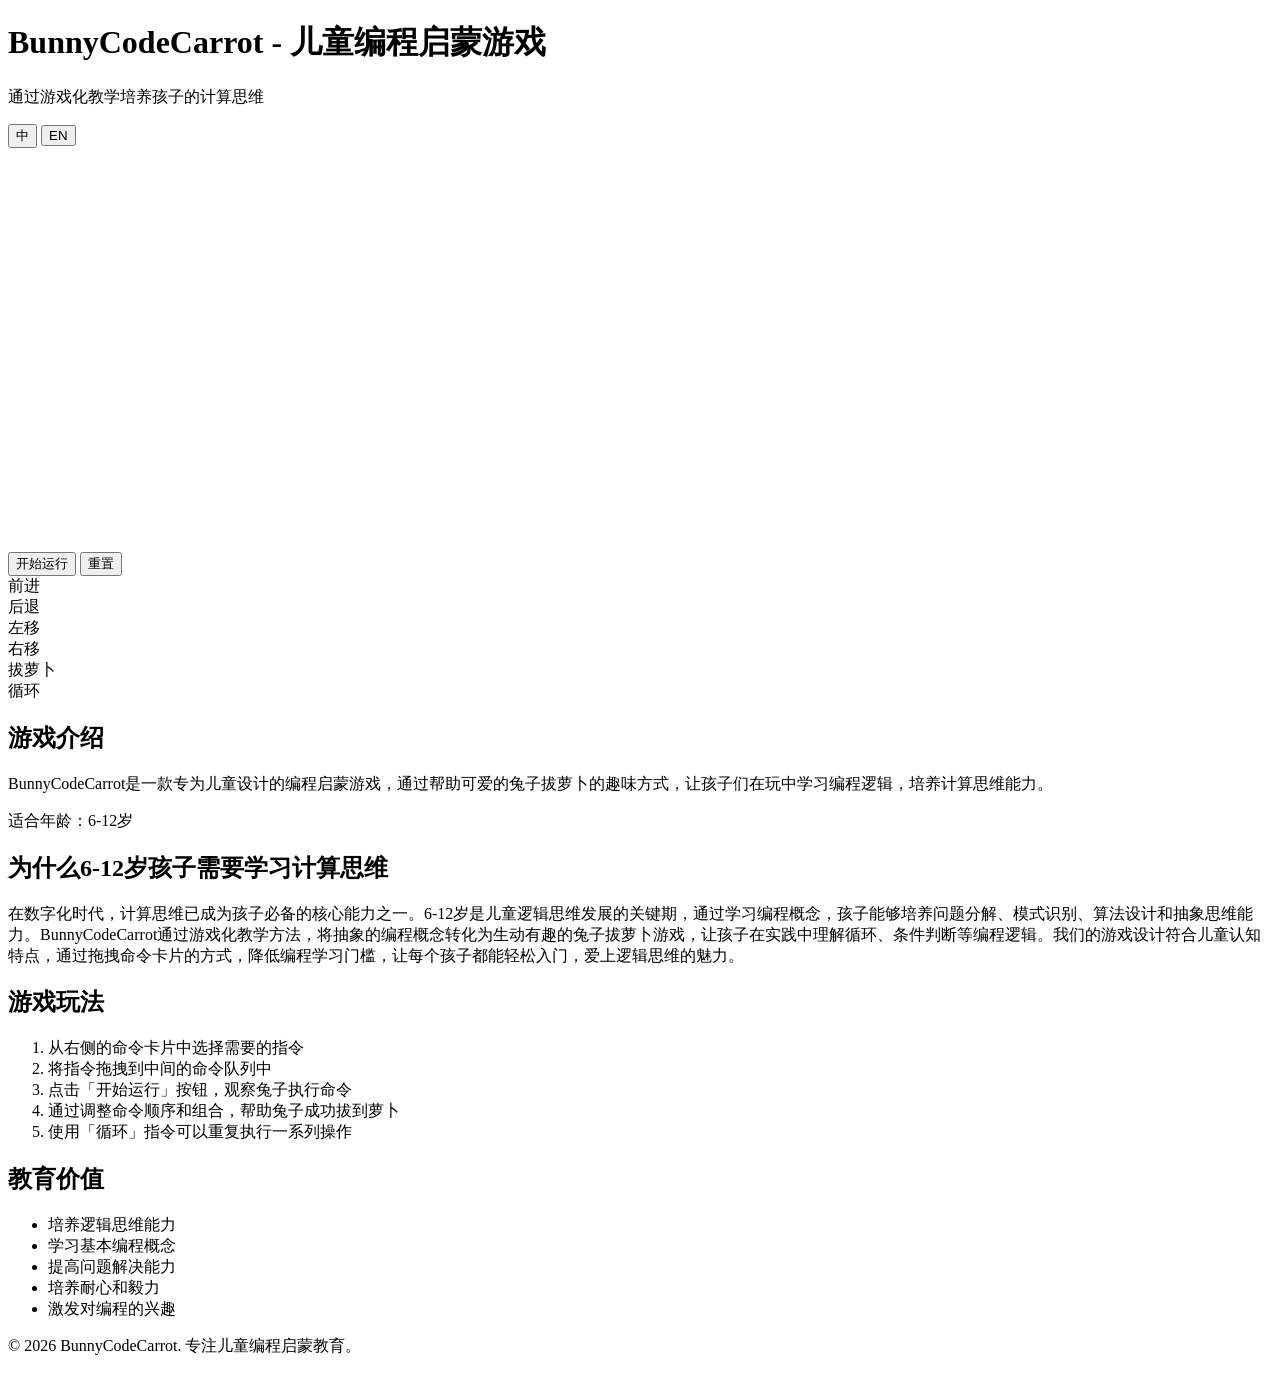
==== index.html @ d53b787e "Create index.html" ====
<!DOCTYPE html>
<html lang="zh-CN">
<head>
    <meta charset="UTF-8">
    <meta name="viewport" content="width=device-width, initial-scale=1.0">
    <title>BunnyCodeCarrot - 儿童编程学习游戏 | 兔子拔萝卜编程启蒙 | 让孩子爱上逻辑思维</title>
    <meta name="description" content="BunnyCodeCarrot是一款寓教于乐的儿童编程学习游戏，通过拖拽命令卡片帮助兔子拔萝卜，培养孩子的编程逻辑思维和计算思维能力。">
    <meta name="keywords" content="儿童编程,编程启蒙,兔子拔萝卜,编程游戏,计算思维">
    <!-- 规范链接 -->
    <link rel="canonical" href="https://bunnycodecarrot.com/">
    <!-- 多语言支持 -->
    <link rel="alternate" hreflang="zh" href="?lang=zh" />
    <link rel="alternate" hreflang="en" href="?lang=en" />
    <!-- Open Graph 标签 -->
    <meta property="og:title" content="BunnyCodeCarrot - 儿童编程学习游戏 | 让孩子爱上逻辑思维">
    <meta property="og:description" content="通过游戏化教学帮助6-12岁孩子学习计算思维，培养编程逻辑能力。">
    <meta property="og:type" content="website">
    <meta property="og:url" content="https://bunnycodecarrot.com/">
    <meta property="og:image" content="https://bunnycodecarrot.com/images/game-screenshot.png">
    <meta property="og:image:width" content="1200">
    <meta property="og:image:height" content="630">
    <meta property="og:site_name" content="BunnyCodeCarrot">
    <!-- Twitter Card 标签 -->
    <meta name="twitter:card" content="summary_large_image">
    <meta name="twitter:title" content="BunnyCodeCarrot - 儿童编程学习游戏 | 让孩子爱上逻辑思维">
    <meta name="twitter:description" content="通过游戏化教学帮助6-12岁孩子学习计算思维，培养编程逻辑能力。">
    <meta name="twitter:image" content="https://bunnycodecarrot.com/images/game-screenshot.png">
    <link rel="stylesheet" href="style.css">
    <!-- 结构化数据 -->
    <script type="application/ld+json">
    {
      "@context": "https://schema.org",
      "@type": "Game",
      "name": "BunnyCodeCarrot",
      "description": "儿童编程学习游戏，通过拖拽命令卡片帮助兔子拔萝卜",
      "image": "https://bunnycodecarrot.com/images/game-screenshot.png",
      "audience": {
        "@type": "Audience",
        "audienceType": "children"
      },
      "educationalLevel": "初级",
      "interactivityType": "游戏",
      "offers": {
        "@type": "Offer",
        "price": "0",
        "priceCurrency": "CNY",
        "availability": "https://schema.org/InStock"
      },
      "author": {
        "@type": "Organization",
        "name": "BunnyCodeCarrot Team"
      },
      "subjectOf": {
        "@type": "WebPage",
        "name": "BunnyCodeCarrot - 儿童编程学习游戏",
        "url": "https://bunnycodecarrot.com/"
      }
    }
    </script>
</head>
<body>
    <header>
        <div class="header-content">
            <h1 data-i18n="title">BunnyCodeCarrot - 儿童编程启蒙游戏</h1>
            <p data-i18n="subtitle">通过游戏化教学培养孩子的计算思维</p>
        </div>
        <div class="language-selector">
            <button id="lang-zh" class="lang-btn" data-lang="zh">中</button>
            <button id="lang-en" class="lang-btn" data-lang="en">EN</button>
        </div>
    </header>
    <main>
        <div id="message" class="message"></div>
        <div class="game-container">
            <div class="main-content">
                <div class="canvas-section">
                    <canvas id="gameCanvas" width="400" height="400" aria-label="这是一个互动的兔子拔萝卜编程游戏界面">
                        这是一个互动的兔子拔萝卜编程游戏界面
                    </canvas>
                    <div class="buttons-container">
                        <button id="runButton" data-i18n="runButton">开始运行</button>
                        <button id="resetButton" data-i18n="resetButton">重置</button>
                    </div>
                </div>
                <div id="command-queue" class="command-queue"></div>
                <div id="command-bank" class="command-bank">
                    <div class="command-card" draggable="true" data-command="up" data-i18n="command.up">前进</div>
                    <div class="command-card" draggable="true" data-command="down" data-i18n="command.down">后退</div>
                    <div class="command-card" draggable="true" data-command="left" data-i18n="command.left">左移</div>
                    <div class="command-card" draggable="true" data-command="right" data-i18n="command.right">右移</div>
                    <div class="command-card" draggable="true" data-command="pull" data-i18n="command.pull">拔萝卜</div>
                    <div class="command-card loop-card" draggable="true" data-command="loop" data-i18n="command.loop">循环</div>
                </div>
            </div>
        </div>
        <section class="game-intro">
            <h2 data-i18n="gameIntro.title">游戏介绍</h2>
            <p data-i18n="gameIntro.description">BunnyCodeCarrot是一款专为儿童设计的编程启蒙游戏，通过帮助可爱的兔子拔萝卜的趣味方式，让孩子们在玩中学习编程逻辑，培养计算思维能力。</p>
            <p data-i18n="gameIntro.age">适合年龄：6-12岁</p>
        </section>
        <section class="seo-content">
            <h2 data-i18n="seo.title">为什么6-12岁孩子需要学习计算思维</h2>
            <p data-i18n="seo.content">在数字化时代，计算思维已成为孩子必备的核心能力之一。6-12岁是儿童逻辑思维发展的关键期，通过学习编程概念，孩子能够培养问题分解、模式识别、算法设计和抽象思维能力。BunnyCodeCarrot通过游戏化教学方法，将抽象的编程概念转化为生动有趣的兔子拔萝卜游戏，让孩子在实践中理解循环、条件判断等编程逻辑。我们的游戏设计符合儿童认知特点，通过拖拽命令卡片的方式，降低编程学习门槛，让每个孩子都能轻松入门，爱上逻辑思维的魅力。</p>
        </section>
        <section class="game-instructions">
            <h2 data-i18n="instructions.title">游戏玩法</h2>
            <ol>
                <li data-i18n="instructions.step1">从右侧的命令卡片中选择需要的指令</li>
                <li data-i18n="instructions.step2">将指令拖拽到中间的命令队列中</li>
                <li data-i18n="instructions.step3">点击「开始运行」按钮，观察兔子执行命令</li>
                <li data-i18n="instructions.step4">通过调整命令顺序和组合，帮助兔子成功拔到萝卜</li>
                <li data-i18n="instructions.step5">使用「循环」指令可以重复执行一系列操作</li>
            </ol>
        </section>
        <section class="educational-value">
            <h2 data-i18n="educational.title">教育价值</h2>
            <ul>
                <li data-i18n="educational.value1">培养逻辑思维能力</li>
                <li data-i18n="educational.value2">学习基本编程概念</li>
                <li data-i18n="educational.value3">提高问题解决能力</li>
                <li data-i18n="educational.value4">培养耐心和毅力</li>
                <li data-i18n="educational.value5">激发对编程的兴趣</li>
            </ul>
        </section>
    </main>
    <footer>
        <p data-i18n="footer">© 2026 BunnyCodeCarrot. 专注儿童编程启蒙教育。</p>
    </footer>
    <script src="game.js"></script>
</body>
</html>
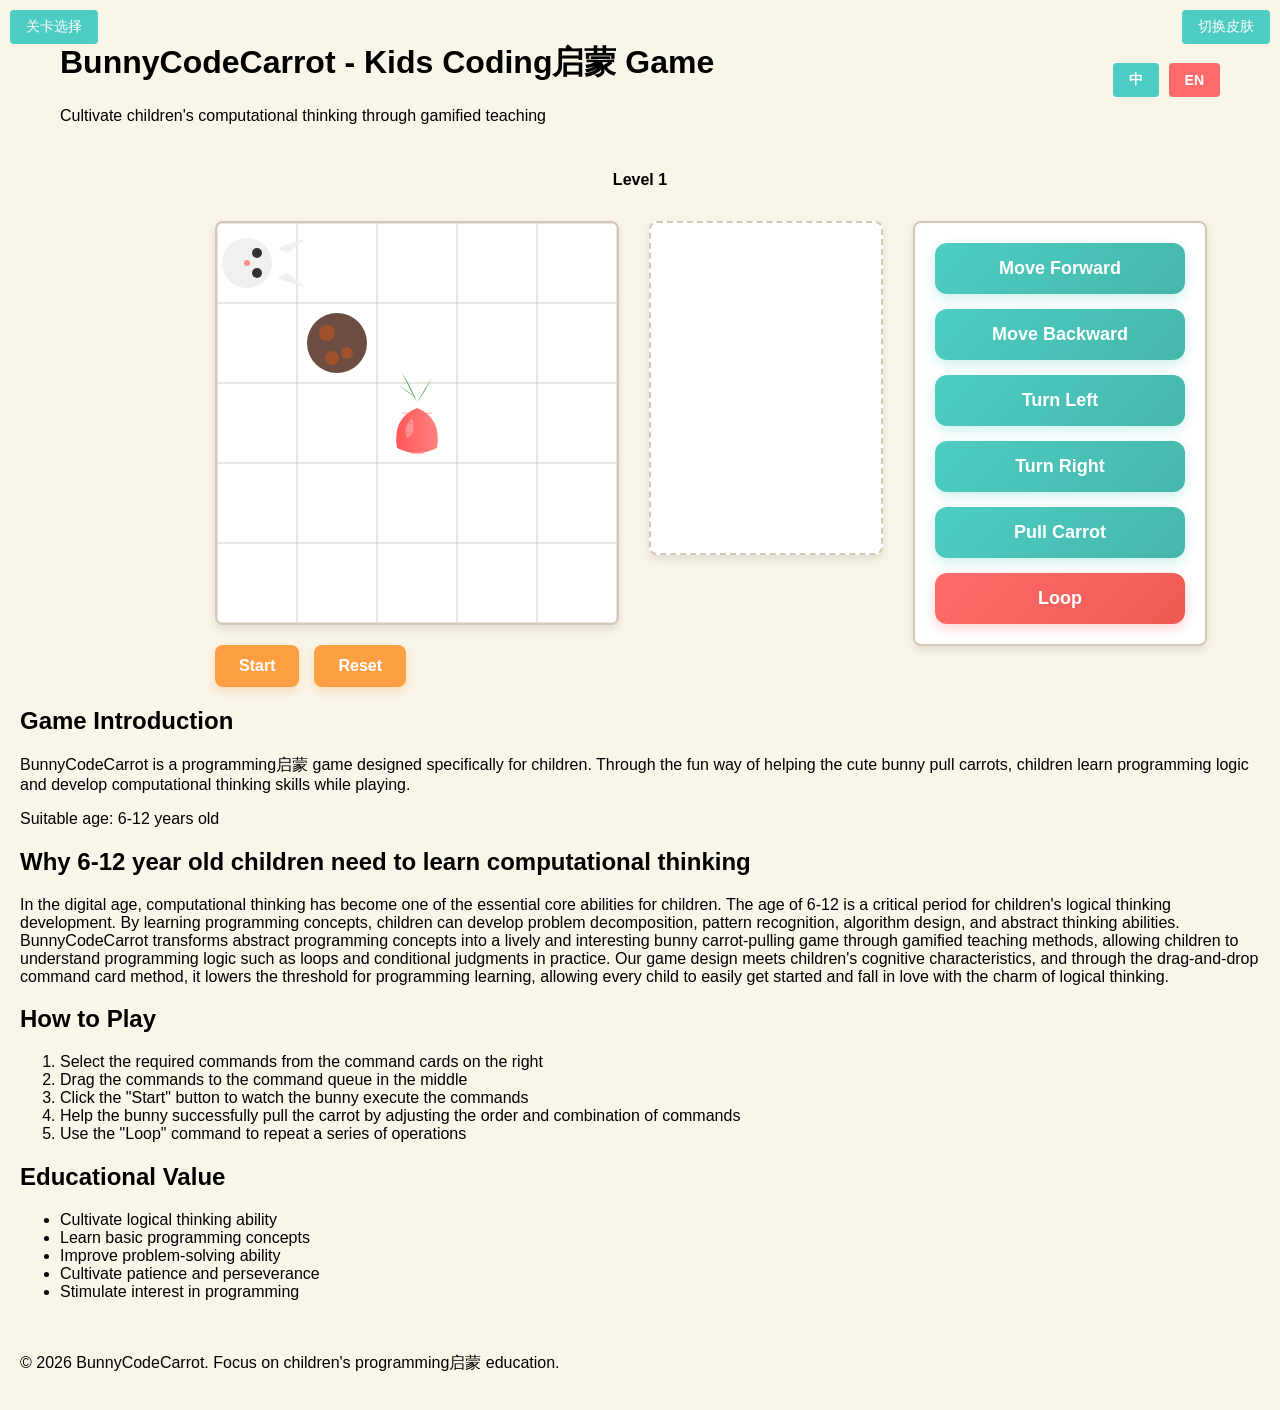
==== commit d908992d: "Add files via upload" ====
--- a/index.html
+++ b/index.html
@@ -1,131 +1,131 @@
-<!DOCTYPE html>
-<html lang="zh-CN">
-<head>
-    <meta charset="UTF-8">
-    <meta name="viewport" content="width=device-width, initial-scale=1.0">
-    <title>BunnyCodeCarrot - 儿童编程学习游戏 | 兔子拔萝卜编程启蒙 | 让孩子爱上逻辑思维</title>
-    <meta name="description" content="BunnyCodeCarrot是一款寓教于乐的儿童编程学习游戏，通过拖拽命令卡片帮助兔子拔萝卜，培养孩子的编程逻辑思维和计算思维能力。">
-    <meta name="keywords" content="儿童编程,编程启蒙,兔子拔萝卜,编程游戏,计算思维">
-    <!-- 规范链接 -->
-    <link rel="canonical" href="https://bunnycodecarrot.com/">
-    <!-- 多语言支持 -->
-    <link rel="alternate" hreflang="zh" href="?lang=zh" />
-    <link rel="alternate" hreflang="en" href="?lang=en" />
-    <!-- Open Graph 标签 -->
-    <meta property="og:title" content="BunnyCodeCarrot - 儿童编程学习游戏 | 让孩子爱上逻辑思维">
-    <meta property="og:description" content="通过游戏化教学帮助6-12岁孩子学习计算思维，培养编程逻辑能力。">
-    <meta property="og:type" content="website">
-    <meta property="og:url" content="https://bunnycodecarrot.com/">
-    <meta property="og:image" content="https://bunnycodecarrot.com/images/game-screenshot.png">
-    <meta property="og:image:width" content="1200">
-    <meta property="og:image:height" content="630">
-    <meta property="og:site_name" content="BunnyCodeCarrot">
-    <!-- Twitter Card 标签 -->
-    <meta name="twitter:card" content="summary_large_image">
-    <meta name="twitter:title" content="BunnyCodeCarrot - 儿童编程学习游戏 | 让孩子爱上逻辑思维">
-    <meta name="twitter:description" content="通过游戏化教学帮助6-12岁孩子学习计算思维，培养编程逻辑能力。">
-    <meta name="twitter:image" content="https://bunnycodecarrot.com/images/game-screenshot.png">
-    <link rel="stylesheet" href="style.css">
-    <!-- 结构化数据 -->
-    <script type="application/ld+json">
-    {
-      "@context": "https://schema.org",
-      "@type": "Game",
-      "name": "BunnyCodeCarrot",
-      "description": "儿童编程学习游戏，通过拖拽命令卡片帮助兔子拔萝卜",
-      "image": "https://bunnycodecarrot.com/images/game-screenshot.png",
-      "audience": {
-        "@type": "Audience",
-        "audienceType": "children"
-      },
-      "educationalLevel": "初级",
-      "interactivityType": "游戏",
-      "offers": {
-        "@type": "Offer",
-        "price": "0",
-        "priceCurrency": "CNY",
-        "availability": "https://schema.org/InStock"
-      },
-      "author": {
-        "@type": "Organization",
-        "name": "BunnyCodeCarrot Team"
-      },
-      "subjectOf": {
-        "@type": "WebPage",
-        "name": "BunnyCodeCarrot - 儿童编程学习游戏",
-        "url": "https://bunnycodecarrot.com/"
-      }
-    }
-    </script>
-</head>
-<body>
-    <header>
-        <div class="header-content">
-            <h1 data-i18n="title">BunnyCodeCarrot - 儿童编程启蒙游戏</h1>
-            <p data-i18n="subtitle">通过游戏化教学培养孩子的计算思维</p>
-        </div>
-        <div class="language-selector">
-            <button id="lang-zh" class="lang-btn" data-lang="zh">中</button>
-            <button id="lang-en" class="lang-btn" data-lang="en">EN</button>
-        </div>
-    </header>
-    <main>
-        <div id="message" class="message"></div>
-        <div class="game-container">
-            <div class="main-content">
-                <div class="canvas-section">
-                    <canvas id="gameCanvas" width="400" height="400" aria-label="这是一个互动的兔子拔萝卜编程游戏界面">
-                        这是一个互动的兔子拔萝卜编程游戏界面
-                    </canvas>
-                    <div class="buttons-container">
-                        <button id="runButton" data-i18n="runButton">开始运行</button>
-                        <button id="resetButton" data-i18n="resetButton">重置</button>
-                    </div>
-                </div>
-                <div id="command-queue" class="command-queue"></div>
-                <div id="command-bank" class="command-bank">
-                    <div class="command-card" draggable="true" data-command="up" data-i18n="command.up">前进</div>
-                    <div class="command-card" draggable="true" data-command="down" data-i18n="command.down">后退</div>
-                    <div class="command-card" draggable="true" data-command="left" data-i18n="command.left">左移</div>
-                    <div class="command-card" draggable="true" data-command="right" data-i18n="command.right">右移</div>
-                    <div class="command-card" draggable="true" data-command="pull" data-i18n="command.pull">拔萝卜</div>
-                    <div class="command-card loop-card" draggable="true" data-command="loop" data-i18n="command.loop">循环</div>
-                </div>
-            </div>
-        </div>
-        <section class="game-intro">
-            <h2 data-i18n="gameIntro.title">游戏介绍</h2>
-            <p data-i18n="gameIntro.description">BunnyCodeCarrot是一款专为儿童设计的编程启蒙游戏，通过帮助可爱的兔子拔萝卜的趣味方式，让孩子们在玩中学习编程逻辑，培养计算思维能力。</p>
-            <p data-i18n="gameIntro.age">适合年龄：6-12岁</p>
-        </section>
-        <section class="seo-content">
-            <h2 data-i18n="seo.title">为什么6-12岁孩子需要学习计算思维</h2>
-            <p data-i18n="seo.content">在数字化时代，计算思维已成为孩子必备的核心能力之一。6-12岁是儿童逻辑思维发展的关键期，通过学习编程概念，孩子能够培养问题分解、模式识别、算法设计和抽象思维能力。BunnyCodeCarrot通过游戏化教学方法，将抽象的编程概念转化为生动有趣的兔子拔萝卜游戏，让孩子在实践中理解循环、条件判断等编程逻辑。我们的游戏设计符合儿童认知特点，通过拖拽命令卡片的方式，降低编程学习门槛，让每个孩子都能轻松入门，爱上逻辑思维的魅力。</p>
-        </section>
-        <section class="game-instructions">
-            <h2 data-i18n="instructions.title">游戏玩法</h2>
-            <ol>
-                <li data-i18n="instructions.step1">从右侧的命令卡片中选择需要的指令</li>
-                <li data-i18n="instructions.step2">将指令拖拽到中间的命令队列中</li>
-                <li data-i18n="instructions.step3">点击「开始运行」按钮，观察兔子执行命令</li>
-                <li data-i18n="instructions.step4">通过调整命令顺序和组合，帮助兔子成功拔到萝卜</li>
-                <li data-i18n="instructions.step5">使用「循环」指令可以重复执行一系列操作</li>
-            </ol>
-        </section>
-        <section class="educational-value">
-            <h2 data-i18n="educational.title">教育价值</h2>
-            <ul>
-                <li data-i18n="educational.value1">培养逻辑思维能力</li>
-                <li data-i18n="educational.value2">学习基本编程概念</li>
-                <li data-i18n="educational.value3">提高问题解决能力</li>
-                <li data-i18n="educational.value4">培养耐心和毅力</li>
-                <li data-i18n="educational.value5">激发对编程的兴趣</li>
-            </ul>
-        </section>
-    </main>
-    <footer>
-        <p data-i18n="footer">© 2026 BunnyCodeCarrot. 专注儿童编程启蒙教育。</p>
-    </footer>
-    <script src="game.js"></script>
-</body>
-</html>
+<!DOCTYPE html>
+<html lang="zh-CN">
+<head>
+    <meta charset="UTF-8">
+    <meta name="viewport" content="width=device-width, initial-scale=1.0">
+    <title>BunnyCodeCarrot - 儿童编程学习游戏 | 兔子拔萝卜编程启蒙 | 让孩子爱上逻辑思维</title>
+    <meta name="description" content="BunnyCodeCarrot是一款寓教于乐的儿童编程学习游戏，通过拖拽命令卡片帮助兔子拔萝卜，培养孩子的编程逻辑思维和计算思维能力。">
+    <meta name="keywords" content="儿童编程,编程启蒙,兔子拔萝卜,编程游戏,计算思维">
+    <!-- 规范链接 -->
+    <link rel="canonical" href="https://bunnycodecarrot.com/">
+    <!-- 多语言支持 -->
+    <link rel="alternate" hreflang="zh" href="?lang=zh" />
+    <link rel="alternate" hreflang="en" href="?lang=en" />
+    <!-- Open Graph 标签 -->
+    <meta property="og:title" content="BunnyCodeCarrot - 儿童编程学习游戏 | 让孩子爱上逻辑思维">
+    <meta property="og:description" content="通过游戏化教学帮助6-12岁孩子学习计算思维，培养编程逻辑能力。">
+    <meta property="og:type" content="website">
+    <meta property="og:url" content="https://bunnycodecarrot.com/">
+    <meta property="og:image" content="https://bunnycodecarrot.com/images/game-screenshot.png">
+    <meta property="og:image:width" content="1200">
+    <meta property="og:image:height" content="630">
+    <meta property="og:site_name" content="BunnyCodeCarrot">
+    <!-- Twitter Card 标签 -->
+    <meta name="twitter:card" content="summary_large_image">
+    <meta name="twitter:title" content="BunnyCodeCarrot - 儿童编程学习游戏 | 让孩子爱上逻辑思维">
+    <meta name="twitter:description" content="通过游戏化教学帮助6-12岁孩子学习计算思维，培养编程逻辑能力。">
+    <meta name="twitter:image" content="https://bunnycodecarrot.com/images/game-screenshot.png">
+    <link rel="stylesheet" href="style.css">
+    <!-- 结构化数据 -->
+    <script type="application/ld+json">
+    {
+      "@context": "https://schema.org",
+      "@type": "Game",
+      "name": "BunnyCodeCarrot",
+      "description": "儿童编程学习游戏，通过拖拽命令卡片帮助兔子拔萝卜",
+      "image": "https://bunnycodecarrot.com/images/game-screenshot.png",
+      "audience": {
+        "@type": "Audience",
+        "audienceType": "children"
+      },
+      "educationalLevel": "初级",
+      "interactivityType": "游戏",
+      "offers": {
+        "@type": "Offer",
+        "price": "0",
+        "priceCurrency": "CNY",
+        "availability": "https://schema.org/InStock"
+      },
+      "author": {
+        "@type": "Organization",
+        "name": "BunnyCodeCarrot Team"
+      },
+      "subjectOf": {
+        "@type": "WebPage",
+        "name": "BunnyCodeCarrot - 儿童编程学习游戏",
+        "url": "https://bunnycodecarrot.com/"
+      }
+    }
+    </script>
+</head>
+<body>
+    <header>
+        <div class="header-content">
+            <h1 data-i18n="title">BunnyCodeCarrot - 儿童编程启蒙游戏</h1>
+            <p data-i18n="subtitle">通过游戏化教学培养孩子的计算思维</p>
+        </div>
+        <div class="language-selector">
+            <button id="lang-zh" class="lang-btn" data-lang="zh">中</button>
+            <button id="lang-en" class="lang-btn" data-lang="en">EN</button>
+        </div>
+    </header>
+    <main>
+        <div id="message" class="message"></div>
+        <div class="game-container">
+            <div class="main-content">
+                <div class="canvas-section">
+                    <canvas id="gameCanvas" width="400" height="400" aria-label="这是一个互动的兔子拔萝卜编程游戏界面">
+                        这是一个互动的兔子拔萝卜编程游戏界面
+                    </canvas>
+                    <div class="buttons-container">
+                        <button id="runButton" data-i18n="runButton">开始运行</button>
+                        <button id="resetButton" data-i18n="resetButton">重置</button>
+                    </div>
+                </div>
+                <div id="command-queue" class="command-queue"></div>
+                <div id="command-bank" class="command-bank">
+                    <div class="command-card" draggable="true" data-command="up" data-i18n="command.up">前进</div>
+                    <div class="command-card" draggable="true" data-command="down" data-i18n="command.down">后退</div>
+                    <div class="command-card" draggable="true" data-command="left" data-i18n="command.left">左移</div>
+                    <div class="command-card" draggable="true" data-command="right" data-i18n="command.right">右移</div>
+                    <div class="command-card" draggable="true" data-command="pull" data-i18n="command.pull">拔萝卜</div>
+                    <div class="command-card loop-card" draggable="true" data-command="loop" data-i18n="command.loop">循环</div>
+                </div>
+            </div>
+        </div>
+        <section class="game-intro">
+            <h2 data-i18n="gameIntro.title">游戏介绍</h2>
+            <p data-i18n="gameIntro.description">BunnyCodeCarrot是一款专为儿童设计的编程启蒙游戏，通过帮助可爱的兔子拔萝卜的趣味方式，让孩子们在玩中学习编程逻辑，培养计算思维能力。</p>
+            <p data-i18n="gameIntro.age">适合年龄：6-12岁</p>
+        </section>
+        <section class="seo-content">
+            <h2 data-i18n="seo.title">为什么6-12岁孩子需要学习计算思维</h2>
+            <p data-i18n="seo.content">在数字化时代，计算思维已成为孩子必备的核心能力之一。6-12岁是儿童逻辑思维发展的关键期，通过学习编程概念，孩子能够培养问题分解、模式识别、算法设计和抽象思维能力。BunnyCodeCarrot通过游戏化教学方法，将抽象的编程概念转化为生动有趣的兔子拔萝卜游戏，让孩子在实践中理解循环、条件判断等编程逻辑。我们的游戏设计符合儿童认知特点，通过拖拽命令卡片的方式，降低编程学习门槛，让每个孩子都能轻松入门，爱上逻辑思维的魅力。</p>
+        </section>
+        <section class="game-instructions">
+            <h2 data-i18n="instructions.title">游戏玩法</h2>
+            <ol>
+                <li data-i18n="instructions.step1">从右侧的命令卡片中选择需要的指令</li>
+                <li data-i18n="instructions.step2">将指令拖拽到中间的命令队列中</li>
+                <li data-i18n="instructions.step3">点击「开始运行」按钮，观察兔子执行命令</li>
+                <li data-i18n="instructions.step4">通过调整命令顺序和组合，帮助兔子成功拔到萝卜</li>
+                <li data-i18n="instructions.step5">使用「循环」指令可以重复执行一系列操作</li>
+            </ol>
+        </section>
+        <section class="educational-value">
+            <h2 data-i18n="educational.title">教育价值</h2>
+            <ul>
+                <li data-i18n="educational.value1">培养逻辑思维能力</li>
+                <li data-i18n="educational.value2">学习基本编程概念</li>
+                <li data-i18n="educational.value3">提高问题解决能力</li>
+                <li data-i18n="educational.value4">培养耐心和毅力</li>
+                <li data-i18n="educational.value5">激发对编程的兴趣</li>
+            </ul>
+        </section>
+    </main>
+    <footer>
+        <p data-i18n="footer">© 2026 BunnyCodeCarrot. 专注儿童编程启蒙教育。</p>
+    </footer>
+    <script src="game.js"></script>
+</body>
+</html>
--- a/style.css
+++ b/style.css
@@ -0,0 +1,436 @@
+body {
+    margin: 0;
+    padding: 20px;
+    background-color: #f9f5e9;
+    font-family: Arial, sans-serif;
+    display: flex;
+    flex-direction: column;
+    min-height: 100vh;
+    gap: 20px;
+}
+
+header {
+    display: flex;
+    justify-content: space-between;
+    align-items: center;
+    width: 100%;
+    max-width: 1200px;
+    margin: 0 auto;
+    padding: 0 20px;
+    box-sizing: border-box;
+}
+
+.header-content {
+    flex: 1;
+}
+
+.language-selector {
+    display: flex;
+    gap: 10px;
+}
+
+.lang-btn {
+    background-color: #4ecdc4;
+    color: white;
+    border: none;
+    padding: 8px 16px;
+    border-radius: 4px;
+    font-size: 14px;
+    font-weight: bold;
+    cursor: pointer;
+    transition: all 0.3s ease;
+}
+
+.lang-btn:hover {
+    background-color: #45b7aa;
+    transform: translateY(-2px);
+}
+
+.lang-btn.active {
+    background-color: #ff6b6b;
+}
+
+#message {
+    width: 100%;
+    max-width: 1200px;
+    margin: 0 auto;
+    order: 1;
+}
+
+.game-container {
+    display: flex;
+    flex-direction: column;
+    gap: 20px;
+    width: 100%;
+    max-width: 1200px;
+    margin: 0 auto;
+    order: 2;
+    align-items: center;
+}
+
+.main-content {
+    display: flex;
+    gap: 30px;
+    align-items: flex-start;
+    order: 2;
+    width: 100%;
+    max-width: 850px;
+}
+
+.canvas-section {
+    display: flex;
+    flex-direction: column;
+    align-items: flex-start;
+}
+
+.buttons-container {
+    display: flex;
+    gap: 15px;
+    margin-top: 20px;
+    justify-content: flex-start;
+    width: 100%;
+}
+
+#gameCanvas {
+    border: 2px solid #d3c8b4;
+    border-radius: 8px;
+    box-shadow: 0 4px 8px rgba(0, 0, 0, 0.1);
+    background-color: #ffffff;
+}
+
+#command-queue {
+    display: flex;
+    flex-direction: column;
+    gap: 10px;
+    min-height: 300px;
+    border: 2px dashed #d3c8b4;
+    border-radius: 8px;
+    padding: 15px;
+    min-width: 200px;
+    background-color: #ffffff;
+    box-shadow: 0 4px 8px rgba(0, 0, 0, 0.1);
+    transition: all 0.3s;
+}
+
+#command-queue.highlight {
+    border-color: #4ecdc4;
+    border-width: 3px;
+    background-color: #f0f9f0;
+}
+
+.command-block {
+    background-color: #e8f5e8;
+    border: 1px solid #c3e6cb;
+    border-radius: 4px;
+    padding: 8px 12px;
+    display: flex;
+    justify-content: space-between;
+    align-items: center;
+    cursor: pointer;
+    transition: background-color 0.3s;
+}
+
+.command-block:hover {
+    background-color: #d4edda;
+}
+
+.command-highlight {
+    animation: commandFlash 1s infinite alternate;
+}
+
+@keyframes commandFlash {
+    0% {
+        background-color: #e8f5e8;
+        border-color: #c3e6cb;
+    }
+    100% {
+        background-color: #ffeb3b;
+        border-color: #ffc107;
+        transform: scale(1.05);
+    }
+}
+
+.loop-block .loop-content .command-highlight {
+    animation: loopCommandFlash 1s infinite alternate;
+}
+
+@keyframes loopCommandFlash {
+    0% {
+        background-color: #f8d7da;
+        border-color: #f5c6cb;
+    }
+    100% {
+        background-color: #ffeb3b;
+        border-color: #ffc107;
+        transform: scale(1.05);
+    }
+}
+
+/* 兔子晕倒动画 */
+@keyframes faint {
+    0% {
+        transform: rotate(0deg) scale(1);
+        opacity: 1;
+    }
+    25% {
+        transform: rotate(-10deg) scale(1.1);
+        opacity: 0.8;
+    }
+    50% {
+        transform: rotate(10deg) scale(1.1);
+        opacity: 0.8;
+    }
+    75% {
+        transform: rotate(-5deg) scale(1.05);
+        opacity: 0.9;
+    }
+    100% {
+        transform: rotate(0deg) scale(1);
+        opacity: 1;
+    }
+}
+
+.rabbit-faint {
+    animation: faint 1s ease-in-out;
+}
+
+/* 画布抖动动画 */
+@keyframes shake {
+    0%, 100% {
+        transform: translateX(0);
+    }
+    10%, 30%, 50%, 70%, 90% {
+        transform: translateX(-5px);
+    }
+    20%, 40%, 60%, 80% {
+        transform: translateX(5px);
+    }
+}
+
+.canvas-shake {
+    animation: shake 1s ease-in-out;
+}
+
+.command-block .command-text {
+    font-weight: bold;
+    color: #155724;
+}
+
+.command-block .remove-btn {
+    background-color: #ff6b6b;
+    color: white;
+    border: none;
+    border-radius: 50%;
+    width: 20px;
+    height: 20px;
+    font-size: 14px;
+    display: flex;
+    align-items: center;
+    justify-content: center;
+    cursor: pointer;
+    padding: 0;
+}
+
+#command-bank {
+    display: flex;
+    flex-direction: column;
+    gap: 15px;
+    background-color: #ffffff;
+    border: 2px solid #d3c8b4;
+    border-radius: 8px;
+    padding: 20px;
+    box-shadow: 0 4px 8px rgba(0, 0, 0, 0.1);
+    min-width: 250px;
+    align-self: flex-start;
+}
+
+.command-card {
+    background: linear-gradient(135deg, #4ecdc4 0%, #45b7aa 100%);
+    color: white;
+    border: none;
+    padding: 15px 28px;
+    border-radius: 12px;
+    font-size: 18px;
+    font-weight: bold;
+    cursor: grab;
+    transition: all 0.3s ease;
+    min-width: 150px;
+    max-width: 250px;
+    width: auto;
+    text-align: center;
+    user-select: none;
+    box-shadow: 0 4px 12px rgba(78, 205, 196, 0.3);
+    position: relative;
+    overflow: hidden;
+}
+
+.command-card::before {
+    content: '';
+    position: absolute;
+    top: 0;
+    left: -100%;
+    width: 100%;
+    height: 100%;
+    background: linear-gradient(90deg, transparent, rgba(255, 255, 255, 0.2), transparent);
+    transition: left 0.6s;
+}
+
+.command-card:hover::before {
+    left: 100%;
+}
+
+.command-card:hover {
+    background: linear-gradient(135deg, #45b7aa 0%, #3a9e94 100%);
+    transform: translateY(-4px);
+    box-shadow: 0 8px 20px rgba(78, 205, 196, 0.4);
+}
+
+.command-card:active {
+    cursor: grabbing;
+    transform: translateY(-2px);
+    box-shadow: 0 4px 12px rgba(78, 205, 196, 0.3);
+}
+
+.command-card.dragging {
+    opacity: 0.8;
+    transform: rotate(5deg) scale(1.05);
+    box-shadow: 0 10px 25px rgba(78, 205, 196, 0.5);
+}
+
+.command-card.loop-card {
+    background: linear-gradient(135deg, #ff6b6b 0%, #ee5a52 100%);
+    box-shadow: 0 4px 12px rgba(255, 107, 107, 0.3);
+}
+
+.command-card.loop-card:hover {
+    background: linear-gradient(135deg, #ee5a52 0%, #d9534f 100%);
+    box-shadow: 0 8px 20px rgba(255, 107, 107, 0.4);
+}
+
+.loop-block {
+    background-color: #fff5f5;
+    border: 2px solid #ff6b6b;
+    border-radius: 8px;
+    padding: 15px;
+    margin: 10px 0;
+    min-width: 180px;
+    position: relative;
+}
+
+.loop-block .loop-header {
+    display: flex;
+    justify-content: space-between;
+    align-items: center;
+    margin-bottom: 10px;
+    font-weight: bold;
+    color: #721c24;
+    gap: 10px;
+}
+
+.loop-block .loop-count-container {
+    display: flex;
+    align-items: center;
+    gap: 5px;
+}
+
+.loop-block .loop-count-input {
+    background-color: white;
+    color: #721c24;
+    border: 1px solid #ff6b6b;
+    border-radius: 4px;
+    padding: 2px 5px;
+    font-size: 14px;
+    width: 40px;
+    text-align: center;
+    font-weight: bold;
+}
+
+.loop-block .loop-count-input:focus {
+    outline: none;
+    border-color: #ee5a52;
+    box-shadow: 0 0 0 2px rgba(255, 107, 107, 0.2);
+}
+
+.loop-block .loop-content {
+    display: flex;
+    flex-direction: column;
+    gap: 5px;
+    margin-left: 20px;
+    min-height: 50px;
+    border-left: 2px dashed #ff6b6b;
+    padding-left: 15px;
+}
+
+.loop-block .loop-content .command-block {
+    background-color: #f8d7da;
+    border-color: #f5c6cb;
+}
+
+.loop-block .loop-content .command-block .command-text {
+    color: #721c24;
+}
+
+
+
+#runButton, #resetButton {
+    background-color: #ff9f43;
+    color: white;
+    border: none;
+    padding: 12px 24px;
+    border-radius: 8px;
+    font-size: 16px;
+    font-weight: bold;
+    cursor: pointer;
+    transition: all 0.3s ease;
+    box-shadow: 0 4px 8px rgba(255, 159, 67, 0.3);
+}
+
+#runButton:hover, #resetButton:hover {
+    background-color: #f39c12;
+    transform: translateY(-2px);
+    box-shadow: 0 6px 12px rgba(255, 159, 67, 0.4);
+}
+
+#runButton:disabled {
+    background-color: #d3c8b4;
+    cursor: not-allowed;
+    transform: none;
+    box-shadow: none;
+}
+
+.message {
+    padding: 10px;
+    border-radius: 4px;
+    font-weight: bold;
+    text-align: center;
+    min-height: 40px;
+    margin-top: 10px;
+}
+
+.message.success {
+    background-color: #d4edda;
+    color: #155724;
+    border: 1px solid #c3e6cb;
+}
+
+.message.error {
+    background-color: #f8d7da;
+    color: #721c24;
+    border: 1px solid #f5c6cb;
+}
+
+.debug-panel {
+    background-color: #ffffff;
+    border: 2px solid #d3c8b4;
+    border-radius: 8px;
+    padding: 20px;
+    box-shadow: 0 4px 8px rgba(0, 0, 0, 0.1);
+    min-width: 200px;
+    margin-left: 20px;
+}
+
+.debug-panel h3 {
+    margin-top: 0;
+    color: #6b5b47;
+    font-size: 18px;
+}
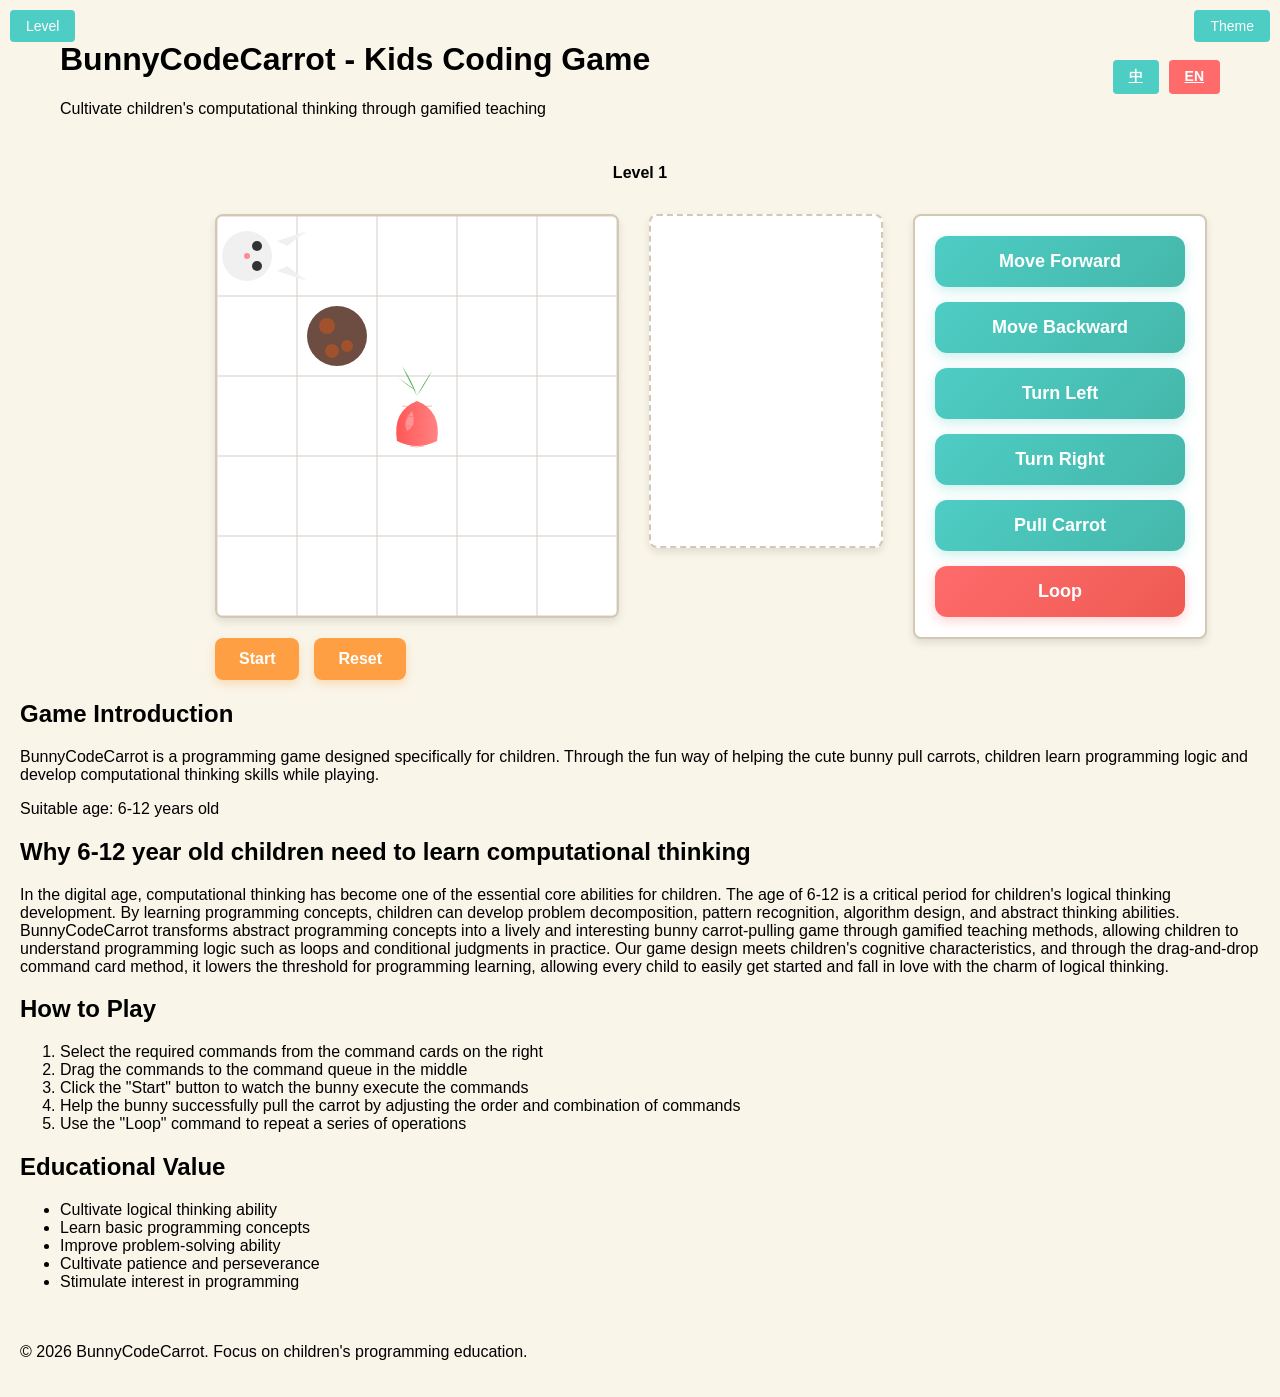
==== commit 09fc47ec: "改动" ====
--- a/index.html
+++ b/index.html
@@ -1,19 +1,19 @@
 <!DOCTYPE html>
-<html lang="zh-CN">
+<html lang="en">
 <head>
     <meta charset="UTF-8">
     <meta name="viewport" content="width=device-width, initial-scale=1.0">
-    <title>BunnyCodeCarrot - 儿童编程学习游戏 | 兔子拔萝卜编程启蒙 | 让孩子爱上逻辑思维</title>
-    <meta name="description" content="BunnyCodeCarrot是一款寓教于乐的儿童编程学习游戏，通过拖拽命令卡片帮助兔子拔萝卜，培养孩子的编程逻辑思维和计算思维能力。">
-    <meta name="keywords" content="儿童编程,编程启蒙,兔子拔萝卜,编程游戏,计算思维">
+    <title>BunnyCodeCarrot - Kids Coding Game | Learn Programming Logic | Logic Thinking for Children</title>
+    <meta name="description" content="BunnyCodeCarrot is an educational coding game for kids, helping children learn programming logic and computational thinking through drag-and-drop command cards to help the bunny pull carrots.">
+    <meta name="keywords" content="kids coding, programming for kids, bunny carrot game, coding game, computational thinking">
     <!-- 规范链接 -->
     <link rel="canonical" href="https://bunnycodecarrot.com/">
     <!-- 多语言支持 -->
-    <link rel="alternate" hreflang="zh" href="?lang=zh" />
-    <link rel="alternate" hreflang="en" href="?lang=en" />
+    <link rel="alternate" hreflang="zh" href="cn.html" />
+    <link rel="alternate" hreflang="en" href="index.html" />
     <!-- Open Graph 标签 -->
-    <meta property="og:title" content="BunnyCodeCarrot - 儿童编程学习游戏 | 让孩子爱上逻辑思维">
-    <meta property="og:description" content="通过游戏化教学帮助6-12岁孩子学习计算思维，培养编程逻辑能力。">
+    <meta property="og:title" content="BunnyCodeCarrot - Kids Coding Game | Logic Thinking for Children">
+    <meta property="og:description" content="Help 6-12 year old children learn computational thinking through gamified teaching, developing programming logic skills.">
     <meta property="og:type" content="website">
     <meta property="og:url" content="https://bunnycodecarrot.com/">
     <meta property="og:image" content="https://bunnycodecarrot.com/images/game-screenshot.png">
@@ -22,8 +22,8 @@
     <meta property="og:site_name" content="BunnyCodeCarrot">
     <!-- Twitter Card 标签 -->
     <meta name="twitter:card" content="summary_large_image">
-    <meta name="twitter:title" content="BunnyCodeCarrot - 儿童编程学习游戏 | 让孩子爱上逻辑思维">
-    <meta name="twitter:description" content="通过游戏化教学帮助6-12岁孩子学习计算思维，培养编程逻辑能力。">
+    <meta name="twitter:title" content="BunnyCodeCarrot - Kids Coding Game | Logic Thinking for Children">
+    <meta name="twitter:description" content="Help 6-12 year old children learn computational thinking through gamified teaching, developing programming logic skills.">
     <meta name="twitter:image" content="https://bunnycodecarrot.com/images/game-screenshot.png">
     <link rel="stylesheet" href="style.css">
     <!-- 结构化数据 -->
@@ -32,18 +32,18 @@
       "@context": "https://schema.org",
       "@type": "Game",
       "name": "BunnyCodeCarrot",
-      "description": "儿童编程学习游戏，通过拖拽命令卡片帮助兔子拔萝卜",
+      "description": "Kids coding learning game, help the bunny pull carrots through drag-and-drop command cards",
       "image": "https://bunnycodecarrot.com/images/game-screenshot.png",
       "audience": {
         "@type": "Audience",
         "audienceType": "children"
       },
-      "educationalLevel": "初级",
-      "interactivityType": "游戏",
+      "educationalLevel": "Beginner",
+      "interactivityType": "Game",
       "offers": {
         "@type": "Offer",
         "price": "0",
-        "priceCurrency": "CNY",
+        "priceCurrency": "USD",
         "availability": "https://schema.org/InStock"
       },
       "author": {
@@ -52,7 +52,7 @@
       },
       "subjectOf": {
         "@type": "WebPage",
-        "name": "BunnyCodeCarrot - 儿童编程学习游戏",
+        "name": "BunnyCodeCarrot - Kids Coding Game",
         "url": "https://bunnycodecarrot.com/"
       }
     }
@@ -61,12 +61,12 @@
 <body>
     <header>
         <div class="header-content">
-            <h1 data-i18n="title">BunnyCodeCarrot - 儿童编程启蒙游戏</h1>
-            <p data-i18n="subtitle">通过游戏化教学培养孩子的计算思维</p>
+            <h1>BunnyCodeCarrot - Kids Coding Game</h1>
+            <p>Cultivate children's computational thinking through gamified teaching</p>
         </div>
         <div class="language-selector">
-            <button id="lang-zh" class="lang-btn" data-lang="zh">中</button>
-            <button id="lang-en" class="lang-btn" data-lang="en">EN</button>
+            <a href="cn.html" id="lang-zh" class="lang-btn" data-lang="zh">中</a>
+            <a href="index.html" id="lang-en" class="lang-btn active" data-lang="en">EN</a>
         </div>
     </header>
     <main>
@@ -74,57 +74,57 @@
         <div class="game-container">
             <div class="main-content">
                 <div class="canvas-section">
-                    <canvas id="gameCanvas" width="400" height="400" aria-label="这是一个互动的兔子拔萝卜编程游戏界面">
-                        这是一个互动的兔子拔萝卜编程游戏界面
+                    <canvas id="gameCanvas" width="400" height="400" aria-label="This is an interactive interface for a 'Rabbit Pulling Carrots' coding game.">
+                        This is an interactive interface for a 'Rabbit Pulling Carrots' coding game.
                     </canvas>
                     <div class="buttons-container">
-                        <button id="runButton" data-i18n="runButton">开始运行</button>
-                        <button id="resetButton" data-i18n="resetButton">重置</button>
+                        <button id="runButton">Start</button>
+                        <button id="resetButton">Reset</button>
                     </div>
                 </div>
                 <div id="command-queue" class="command-queue"></div>
                 <div id="command-bank" class="command-bank">
-                    <div class="command-card" draggable="true" data-command="up" data-i18n="command.up">前进</div>
-                    <div class="command-card" draggable="true" data-command="down" data-i18n="command.down">后退</div>
-                    <div class="command-card" draggable="true" data-command="left" data-i18n="command.left">左移</div>
-                    <div class="command-card" draggable="true" data-command="right" data-i18n="command.right">右移</div>
-                    <div class="command-card" draggable="true" data-command="pull" data-i18n="command.pull">拔萝卜</div>
-                    <div class="command-card loop-card" draggable="true" data-command="loop" data-i18n="command.loop">循环</div>
+                    <div class="command-card" draggable="true" data-command="up">Move Forward</div>
+                    <div class="command-card" draggable="true" data-command="down">Move Backward</div>
+                    <div class="command-card" draggable="true" data-command="left">Turn Left</div>
+                    <div class="command-card" draggable="true" data-command="right">Turn Right</div>
+                    <div class="command-card" draggable="true" data-command="pull">Pull Carrot</div>
+                    <div class="command-card loop-card" draggable="true" data-command="loop">Loop</div>
                 </div>
             </div>
         </div>
         <section class="game-intro">
-            <h2 data-i18n="gameIntro.title">游戏介绍</h2>
-            <p data-i18n="gameIntro.description">BunnyCodeCarrot是一款专为儿童设计的编程启蒙游戏，通过帮助可爱的兔子拔萝卜的趣味方式，让孩子们在玩中学习编程逻辑，培养计算思维能力。</p>
-            <p data-i18n="gameIntro.age">适合年龄：6-12岁</p>
+            <h2>Game Introduction</h2>
+            <p>BunnyCodeCarrot is a programming game designed specifically for children. Through the fun way of helping the cute bunny pull carrots, children learn programming logic and develop computational thinking skills while playing.</p>
+            <p>Suitable age: 6-12 years old</p>
         </section>
         <section class="seo-content">
-            <h2 data-i18n="seo.title">为什么6-12岁孩子需要学习计算思维</h2>
-            <p data-i18n="seo.content">在数字化时代，计算思维已成为孩子必备的核心能力之一。6-12岁是儿童逻辑思维发展的关键期，通过学习编程概念，孩子能够培养问题分解、模式识别、算法设计和抽象思维能力。BunnyCodeCarrot通过游戏化教学方法，将抽象的编程概念转化为生动有趣的兔子拔萝卜游戏，让孩子在实践中理解循环、条件判断等编程逻辑。我们的游戏设计符合儿童认知特点，通过拖拽命令卡片的方式，降低编程学习门槛，让每个孩子都能轻松入门，爱上逻辑思维的魅力。</p>
+            <h2>Why 6-12 year old children need to learn computational thinking</h2>
+            <p>In the digital age, computational thinking has become one of the essential core abilities for children. The age of 6-12 is a critical period for children's logical thinking development. By learning programming concepts, children can develop problem decomposition, pattern recognition, algorithm design, and abstract thinking abilities. BunnyCodeCarrot transforms abstract programming concepts into a lively and interesting bunny carrot-pulling game through gamified teaching methods, allowing children to understand programming logic such as loops and conditional judgments in practice. Our game design meets children's cognitive characteristics, and through the drag-and-drop command card method, it lowers the threshold for programming learning, allowing every child to easily get started and fall in love with the charm of logical thinking.</p>
         </section>
         <section class="game-instructions">
-            <h2 data-i18n="instructions.title">游戏玩法</h2>
+            <h2>How to Play</h2>
             <ol>
-                <li data-i18n="instructions.step1">从右侧的命令卡片中选择需要的指令</li>
-                <li data-i18n="instructions.step2">将指令拖拽到中间的命令队列中</li>
-                <li data-i18n="instructions.step3">点击「开始运行」按钮，观察兔子执行命令</li>
-                <li data-i18n="instructions.step4">通过调整命令顺序和组合，帮助兔子成功拔到萝卜</li>
-                <li data-i18n="instructions.step5">使用「循环」指令可以重复执行一系列操作</li>
+                <li>Select the required commands from the command cards on the right</li>
+                <li>Drag the commands to the command queue in the middle</li>
+                <li>Click the "Start" button to watch the bunny execute the commands</li>
+                <li>Help the bunny successfully pull the carrot by adjusting the order and combination of commands</li>
+                <li>Use the "Loop" command to repeat a series of operations</li>
             </ol>
         </section>
         <section class="educational-value">
-            <h2 data-i18n="educational.title">教育价值</h2>
+            <h2>Educational Value</h2>
             <ul>
-                <li data-i18n="educational.value1">培养逻辑思维能力</li>
-                <li data-i18n="educational.value2">学习基本编程概念</li>
-                <li data-i18n="educational.value3">提高问题解决能力</li>
-                <li data-i18n="educational.value4">培养耐心和毅力</li>
-                <li data-i18n="educational.value5">激发对编程的兴趣</li>
+                <li>Cultivate logical thinking ability</li>
+                <li>Learn basic programming concepts</li>
+                <li>Improve problem-solving ability</li>
+                <li>Cultivate patience and perseverance</li>
+                <li>Stimulate interest in programming</li>
             </ul>
         </section>
     </main>
     <footer>
-        <p data-i18n="footer">© 2026 BunnyCodeCarrot. 专注儿童编程启蒙教育。</p>
+        <p>© 2026 BunnyCodeCarrot. Focus on children's programming education.</p>
     </footer>
     <script src="game.js"></script>
 </body>
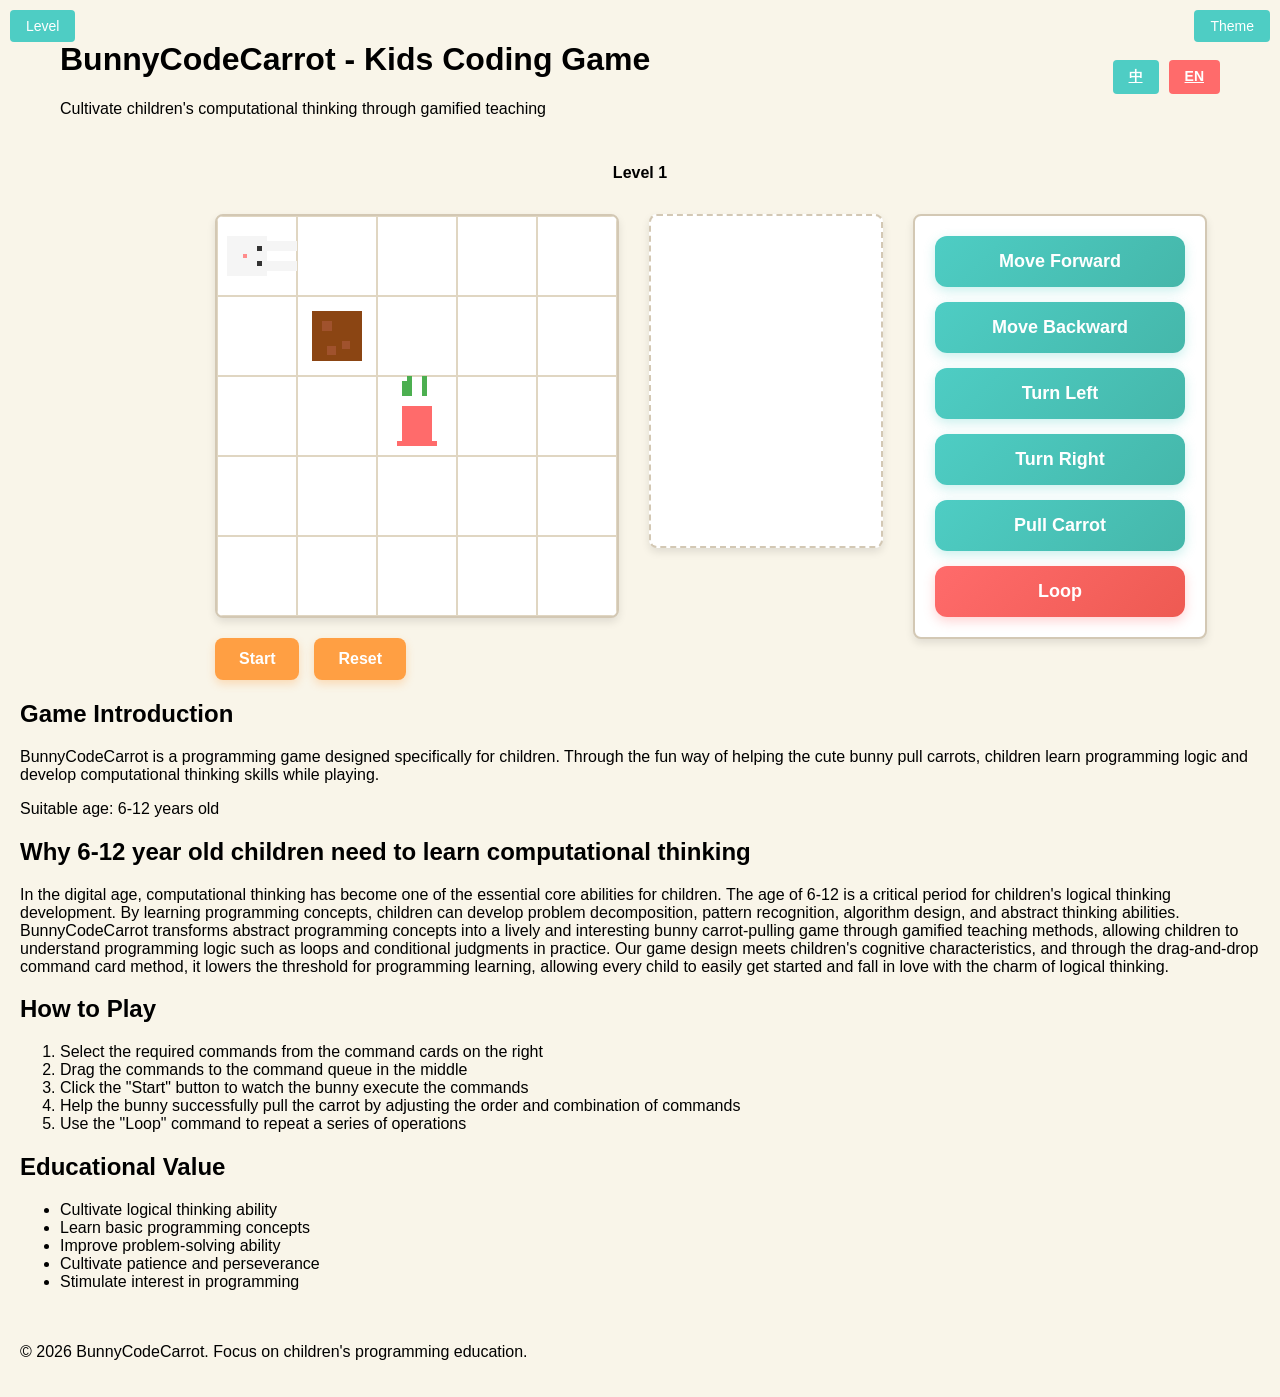
==== commit 2c45a2fe: "Update index.html" ====
--- a/index.html
+++ b/index.html
@@ -7,7 +7,7 @@
     <meta name="description" content="BunnyCodeCarrot is an educational coding game for kids, helping children learn programming logic and computational thinking through drag-and-drop command cards to help the bunny pull carrots.">
     <meta name="keywords" content="kids coding, programming for kids, bunny carrot game, coding game, computational thinking">
     <!-- 规范链接 -->
-    <link rel="canonical" href="https://bunnycodecarrot.com/">
+    <link rel="canonical" href="https://bunnycodecarrot.cc/">
     <!-- 多语言支持 -->
     <link rel="alternate" hreflang="zh" href="cn.html" />
     <link rel="alternate" hreflang="en" href="index.html" />
@@ -15,8 +15,8 @@
     <meta property="og:title" content="BunnyCodeCarrot - Kids Coding Game | Logic Thinking for Children">
     <meta property="og:description" content="Help 6-12 year old children learn computational thinking through gamified teaching, developing programming logic skills.">
     <meta property="og:type" content="website">
-    <meta property="og:url" content="https://bunnycodecarrot.com/">
-    <meta property="og:image" content="https://bunnycodecarrot.com/images/game-screenshot.png">
+    <meta property="og:url" content="https://bunnycodecarrot.cc/">
+    <meta property="og:image" content="https://bunnycodecarrot.cc/images/game-screenshot.png">
     <meta property="og:image:width" content="1200">
     <meta property="og:image:height" content="630">
     <meta property="og:site_name" content="BunnyCodeCarrot">
@@ -24,7 +24,7 @@
     <meta name="twitter:card" content="summary_large_image">
     <meta name="twitter:title" content="BunnyCodeCarrot - Kids Coding Game | Logic Thinking for Children">
     <meta name="twitter:description" content="Help 6-12 year old children learn computational thinking through gamified teaching, developing programming logic skills.">
-    <meta name="twitter:image" content="https://bunnycodecarrot.com/images/game-screenshot.png">
+    <meta name="twitter:image" content="https://bunnycodecarrot.cc/images/game-screenshot.png">
     <link rel="stylesheet" href="style.css">
     <!-- 结构化数据 -->
     <script type="application/ld+json">
@@ -33,7 +33,7 @@
       "@type": "Game",
       "name": "BunnyCodeCarrot",
       "description": "Kids coding learning game, help the bunny pull carrots through drag-and-drop command cards",
-      "image": "https://bunnycodecarrot.com/images/game-screenshot.png",
+      "image": "https://bunnycodecarrot.cc/images/game-screenshot.png",
       "audience": {
         "@type": "Audience",
         "audienceType": "children"
@@ -53,7 +53,7 @@
       "subjectOf": {
         "@type": "WebPage",
         "name": "BunnyCodeCarrot - Kids Coding Game",
-        "url": "https://bunnycodecarrot.com/"
+        "url": "https://bunnycodecarrot.cc/"
       }
     }
     </script>
@@ -128,4 +128,4 @@
     </footer>
     <script src="game.js"></script>
 </body>
-</html>+</html>
